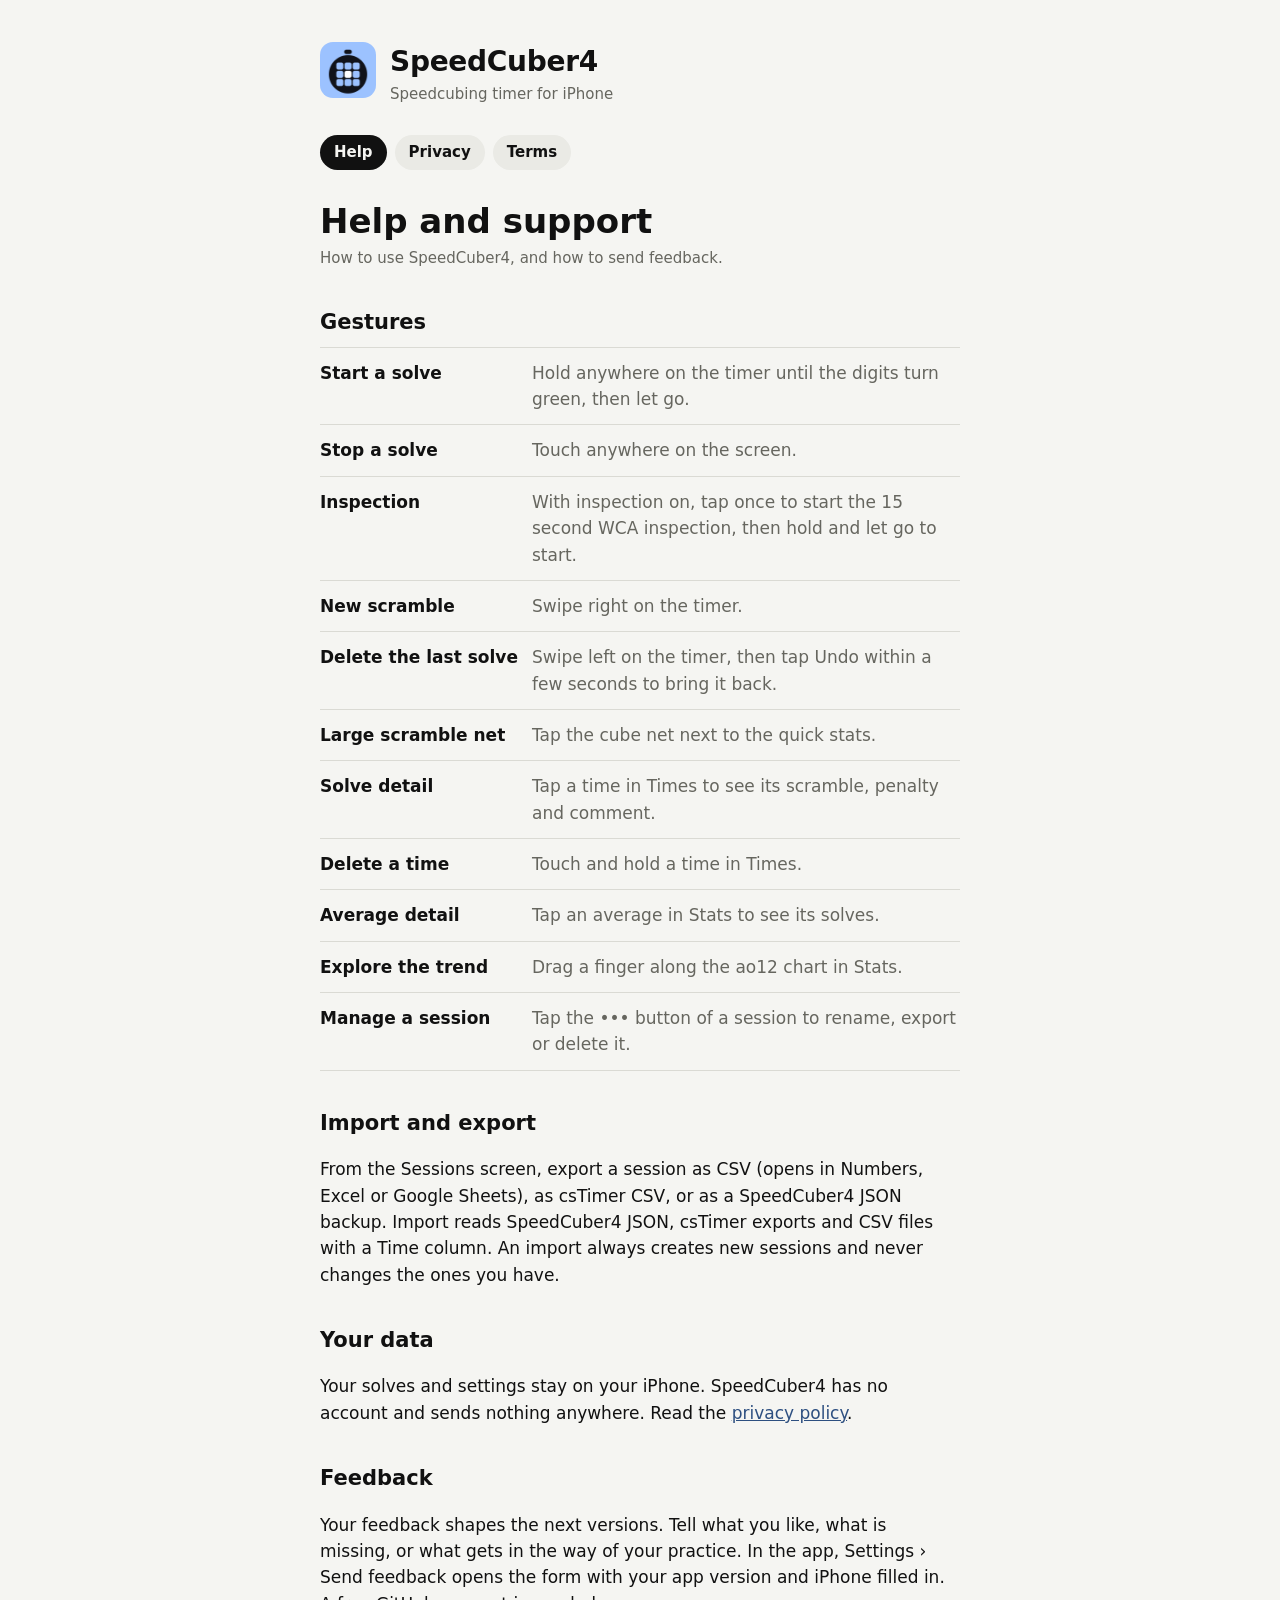
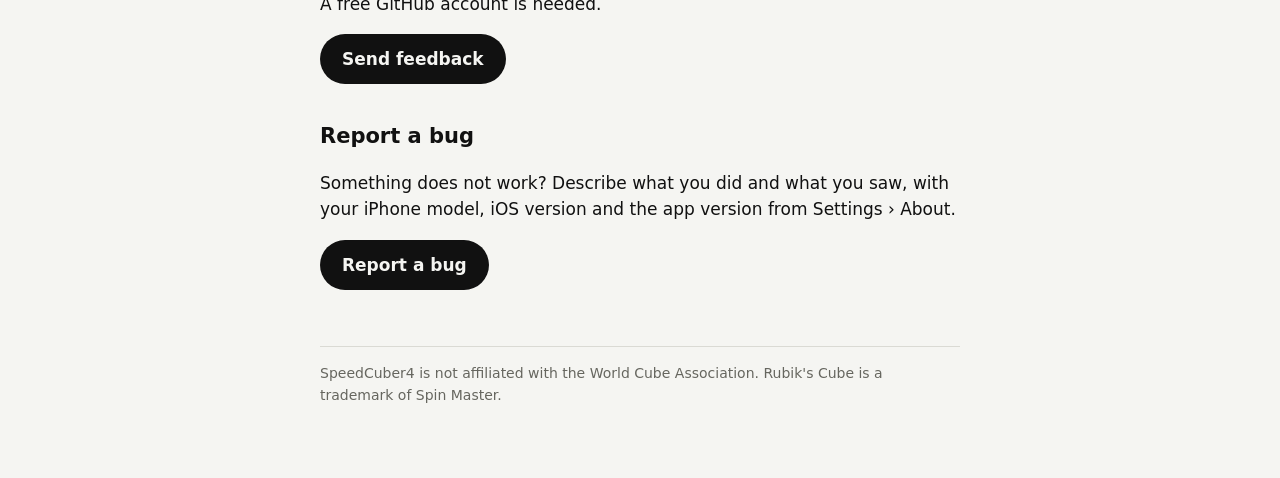
==== index.html @ c2849017 "✨ feat: help, privacy policy and terms pages for GitHub Pages Gestures, import and export, feedback " ====
<!doctype html>
<html lang="en">
<head>
<meta charset="utf-8">
<meta name="viewport" content="width=device-width, initial-scale=1">
<title>SpeedCuber4 Help</title>
<meta name="description" content="Help and support for SpeedCuber4, the speedcubing timer for iPhone.">
<link rel="icon" href="./icon.png">
<link rel="stylesheet" href="./style.css">
</head>
<body>
<main>
<header><a href="./"><img src="./icon.png" alt=""></a><div><a href="./" class="name">SpeedCuber4</a><div class="tag">Speedcubing timer for iPhone</div></div></header>
<nav aria-label="Pages"><a href="./" aria-current="page">Help</a><a href="./privacy/">Privacy</a><a href="./terms/">Terms</a></nav>
<h1>Help and support</h1>
<p class="meta">How to use SpeedCuber4, and how to send feedback.</p>

<h2>Gestures</h2>
<dl>
<div><dt>Start a solve</dt><dd>Hold anywhere on the timer until the digits turn green, then let go.</dd></div>
<div><dt>Stop a solve</dt><dd>Touch anywhere on the screen.</dd></div>
<div><dt>Inspection</dt><dd>With inspection on, tap once to start the 15 second WCA inspection, then hold and let go to start.</dd></div>
<div><dt>New scramble</dt><dd>Swipe right on the timer.</dd></div>
<div><dt>Delete the last solve</dt><dd>Swipe left on the timer, then tap Undo within a few seconds to bring it back.</dd></div>
<div><dt>Large scramble net</dt><dd>Tap the cube net next to the quick stats.</dd></div>
<div><dt>Solve detail</dt><dd>Tap a time in Times to see its scramble, penalty and comment.</dd></div>
<div><dt>Delete a time</dt><dd>Touch and hold a time in Times.</dd></div>
<div><dt>Average detail</dt><dd>Tap an average in Stats to see its solves.</dd></div>
<div><dt>Explore the trend</dt><dd>Drag a finger along the ao12 chart in Stats.</dd></div>
<div><dt>Manage a session</dt><dd>Tap the ••• button of a session to rename, export or delete it.</dd></div>
</dl>

<h2>Import and export</h2>
<p>From the Sessions screen, export a session as CSV (opens in Numbers, Excel or Google Sheets), as csTimer CSV, or as a SpeedCuber4 JSON backup. Import reads SpeedCuber4 JSON, csTimer exports and CSV files with a Time column. An import always creates new sessions and never changes the ones you have.</p>

<h2>Your data</h2>
<p>Your solves and settings stay on your iPhone. SpeedCuber4 has no account and sends nothing anywhere. Read the <a href="privacy/">privacy policy</a>.</p>

<h2>Feedback</h2>
<p>Your feedback shapes the next versions. Tell what you like, what is missing, or what gets in the way of your practice. In the app, Settings › Send feedback opens the form with your app version and iPhone filled in. A free GitHub account is needed.</p>
<p><a class="button" href="https://github.com/raph4-lsk/speedcuber4-support/issues/new?template=feedback.yml">Send feedback</a></p>

<h2>Report a bug</h2>
<p>Something does not work? Describe what you did and what you saw, with your iPhone model, iOS version and the app version from Settings › About.</p>
<p><a class="button" href="https://github.com/raph4-lsk/speedcuber4-support/issues/new?template=bug.yml">Report a bug</a></p>

<footer>SpeedCuber4 is not affiliated with the World Cube Association. Rubik's Cube is a trademark of Spin Master.</footer>
</main>
</body>
</html>
---- style.css ----
:root {
  --ground: #f5f5f2;
  --surface: #eaeae5;
  --line: #dadad4;
  --ink: #111111;
  --muted: #66665f;
  --record: #2d4f80;
  color-scheme: light;
}
@media (prefers-color-scheme: dark) {
  :root {
    --ground: #0a0a0a;
    --surface: #161616;
    --line: #2a2a2a;
    --ink: #f2f2ee;
    --muted: #8f8f88;
    --record: #9db8e3;
    color-scheme: dark;
  }
}
* { box-sizing: border-box; }
body {
  margin: 0;
  background: var(--ground);
  color: var(--ink);
  font: 17px/1.55 -apple-system, BlinkMacSystemFont, "Segoe UI", system-ui, sans-serif;
}
main { max-width: 680px; margin: 0 auto; padding: 40px 20px 72px; }
header { display: flex; align-items: center; gap: 14px; margin-bottom: 28px; }
header img { width: 56px; height: 56px; border-radius: 13px; }
header a { color: inherit; text-decoration: none; }
.name { font-size: 28px; font-weight: 700; letter-spacing: -0.01em; }
.tag { color: var(--muted); font-size: 15px; }
h1 { font-size: 34px; line-height: 1.15; margin: 0 0 6px; text-wrap: balance; }
h2 { font-size: 21px; margin: 36px 0 8px; }
p, li { max-width: 64ch; }
.meta { color: var(--muted); font-size: 15px; margin: 0 0 24px; }
a { color: var(--record); }
nav { display: flex; flex-wrap: wrap; gap: 8px; margin: 0 0 32px; }
nav a {
  padding: 6px 14px;
  border-radius: 999px;
  background: var(--surface);
  color: var(--ink);
  text-decoration: none;
  font-size: 15px;
  font-weight: 600;
}
nav a[aria-current="page"] { background: var(--ink); color: var(--ground); }
dl { margin: 0; border-top: 1px solid var(--line); }
dl div { display: grid; grid-template-columns: minmax(0, 200px) minmax(0, 1fr); gap: 12px; padding: 12px 0; border-bottom: 1px solid var(--line); }
dt { font-weight: 600; }
dd { margin: 0; color: var(--muted); }
@media (max-width: 520px) { dl div { grid-template-columns: 1fr; gap: 2px; } }
.button {
  display: inline-block;
  padding: 12px 22px;
  border-radius: 999px;
  background: var(--ink);
  color: var(--ground);
  font-weight: 600;
  text-decoration: none;
}
footer { margin-top: 56px; padding-top: 16px; border-top: 1px solid var(--line); color: var(--muted); font-size: 14px; }
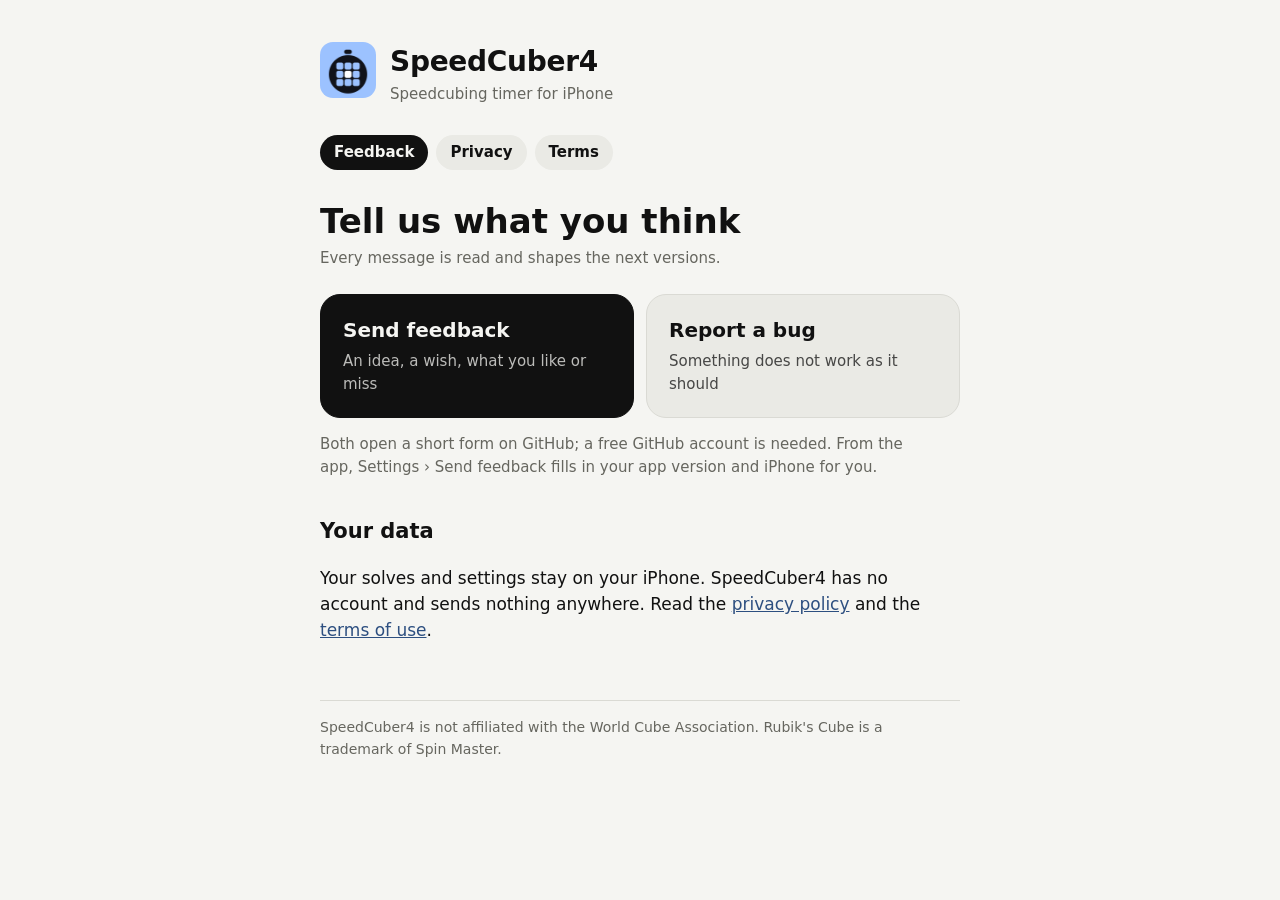
==== commit 89b57764: "✨ feat: feedback first home page, help section removed Send feedback and Report a bug sit right unde" ====
--- a/index.html
+++ b/index.html
@@ -3,47 +3,25 @@
 <head>
 <meta charset="utf-8">
 <meta name="viewport" content="width=device-width, initial-scale=1">
-<title>SpeedCuber4 Help</title>
-<meta name="description" content="Help and support for SpeedCuber4, the speedcubing timer for iPhone.">
+<title>SpeedCuber4 Feedback</title>
+<meta name="description" content="Send feedback or report a bug for SpeedCuber4, the speedcubing timer for iPhone.">
 <link rel="icon" href="./icon.png">
 <link rel="stylesheet" href="./style.css">
 </head>
 <body>
 <main>
 <header><a href="./"><img src="./icon.png" alt=""></a><div><a href="./" class="name">SpeedCuber4</a><div class="tag">Speedcubing timer for iPhone</div></div></header>
-<nav aria-label="Pages"><a href="./" aria-current="page">Help</a><a href="./privacy/">Privacy</a><a href="./terms/">Terms</a></nav>
-<h1>Help and support</h1>
-<p class="meta">How to use SpeedCuber4, and how to send feedback.</p>
-
-<h2>Gestures</h2>
-<dl>
-<div><dt>Start a solve</dt><dd>Hold anywhere on the timer until the digits turn green, then let go.</dd></div>
-<div><dt>Stop a solve</dt><dd>Touch anywhere on the screen.</dd></div>
-<div><dt>Inspection</dt><dd>With inspection on, tap once to start the 15 second WCA inspection, then hold and let go to start.</dd></div>
-<div><dt>New scramble</dt><dd>Swipe right on the timer.</dd></div>
-<div><dt>Delete the last solve</dt><dd>Swipe left on the timer, then tap Undo within a few seconds to bring it back.</dd></div>
-<div><dt>Large scramble net</dt><dd>Tap the cube net next to the quick stats.</dd></div>
-<div><dt>Solve detail</dt><dd>Tap a time in Times to see its scramble, penalty and comment.</dd></div>
-<div><dt>Delete a time</dt><dd>Touch and hold a time in Times.</dd></div>
-<div><dt>Average detail</dt><dd>Tap an average in Stats to see its solves.</dd></div>
-<div><dt>Explore the trend</dt><dd>Drag a finger along the ao12 chart in Stats.</dd></div>
-<div><dt>Manage a session</dt><dd>Tap the ••• button of a session to rename, export or delete it.</dd></div>
-</dl>
-
-<h2>Import and export</h2>
-<p>From the Sessions screen, export a session as CSV (opens in Numbers, Excel or Google Sheets), as csTimer CSV, or as a SpeedCuber4 JSON backup. Import reads SpeedCuber4 JSON, csTimer exports and CSV files with a Time column. An import always creates new sessions and never changes the ones you have.</p>
+<nav aria-label="Pages"><a href="./" aria-current="page">Feedback</a><a href="./privacy/">Privacy</a><a href="./terms/">Terms</a></nav>
+<h1>Tell us what you think</h1>
+<p class="meta">Every message is read and shapes the next versions.</p>
+<div class="actions">
+<a class="action primary" href="https://github.com/raph4-lsk/speedcuber4-support/issues/new?template=feedback.yml"><span class="action-title">Send feedback</span><span class="action-note">An idea, a wish, what you like or miss</span></a>
+<a class="action" href="https://github.com/raph4-lsk/speedcuber4-support/issues/new?template=bug.yml"><span class="action-title">Report a bug</span><span class="action-note">Something does not work as it should</span></a>
+</div>
+<p class="hint">Both open a short form on GitHub; a free GitHub account is needed. From the app, Settings › Send feedback fills in your app version and iPhone for you.</p>
 
 <h2>Your data</h2>
-<p>Your solves and settings stay on your iPhone. SpeedCuber4 has no account and sends nothing anywhere. Read the <a href="privacy/">privacy policy</a>.</p>
-
-<h2>Feedback</h2>
-<p>Your feedback shapes the next versions. Tell what you like, what is missing, or what gets in the way of your practice. In the app, Settings › Send feedback opens the form with your app version and iPhone filled in. A free GitHub account is needed.</p>
-<p><a class="button" href="https://github.com/raph4-lsk/speedcuber4-support/issues/new?template=feedback.yml">Send feedback</a></p>
-
-<h2>Report a bug</h2>
-<p>Something does not work? Describe what you did and what you saw, with your iPhone model, iOS version and the app version from Settings › About.</p>
-<p><a class="button" href="https://github.com/raph4-lsk/speedcuber4-support/issues/new?template=bug.yml">Report a bug</a></p>
-
+<p>Your solves and settings stay on your iPhone. SpeedCuber4 has no account and sends nothing anywhere. Read the <a href="privacy/">privacy policy</a> and the <a href="terms/">terms of use</a>.</p>
 <footer>SpeedCuber4 is not affiliated with the World Cube Association. Rubik's Cube is a trademark of Spin Master.</footer>
 </main>
 </body>
--- a/style.css
+++ b/style.css
@@ -47,18 +47,21 @@
   font-weight: 600;
 }
 nav a[aria-current="page"] { background: var(--ink); color: var(--ground); }
-dl { margin: 0; border-top: 1px solid var(--line); }
-dl div { display: grid; grid-template-columns: minmax(0, 200px) minmax(0, 1fr); gap: 12px; padding: 12px 0; border-bottom: 1px solid var(--line); }
-dt { font-weight: 600; }
-dd { margin: 0; color: var(--muted); }
-@media (max-width: 520px) { dl div { grid-template-columns: 1fr; gap: 2px; } }
-.button {
-  display: inline-block;
-  padding: 12px 22px;
-  border-radius: 999px;
-  background: var(--ink);
-  color: var(--ground);
-  font-weight: 600;
+footer { margin-top: 56px; padding-top: 16px; border-top: 1px solid var(--line); color: var(--muted); font-size: 14px; }
+.actions { display: grid; grid-template-columns: repeat(auto-fit, minmax(min(100%, 240px), 1fr)); gap: 12px; margin: 8px 0 12px; }
+.action {
+  display: flex;
+  flex-direction: column;
+  gap: 4px;
+  padding: 20px 22px;
+  border-radius: 20px;
+  background: var(--surface);
+  color: var(--ink);
   text-decoration: none;
+  border: 1px solid var(--line);
 }
-footer { margin-top: 56px; padding-top: 16px; border-top: 1px solid var(--line); color: var(--muted); font-size: 14px; }
+.action.primary { background: var(--ink); color: var(--ground); border-color: var(--ink); }
+.action-title { font-size: 20px; font-weight: 700; }
+.action-note { font-size: 15px; opacity: 0.75; }
+.action:focus-visible, nav a:focus-visible { outline: 2px solid var(--record); outline-offset: 3px; }
+.hint { color: var(--muted); font-size: 15px; }
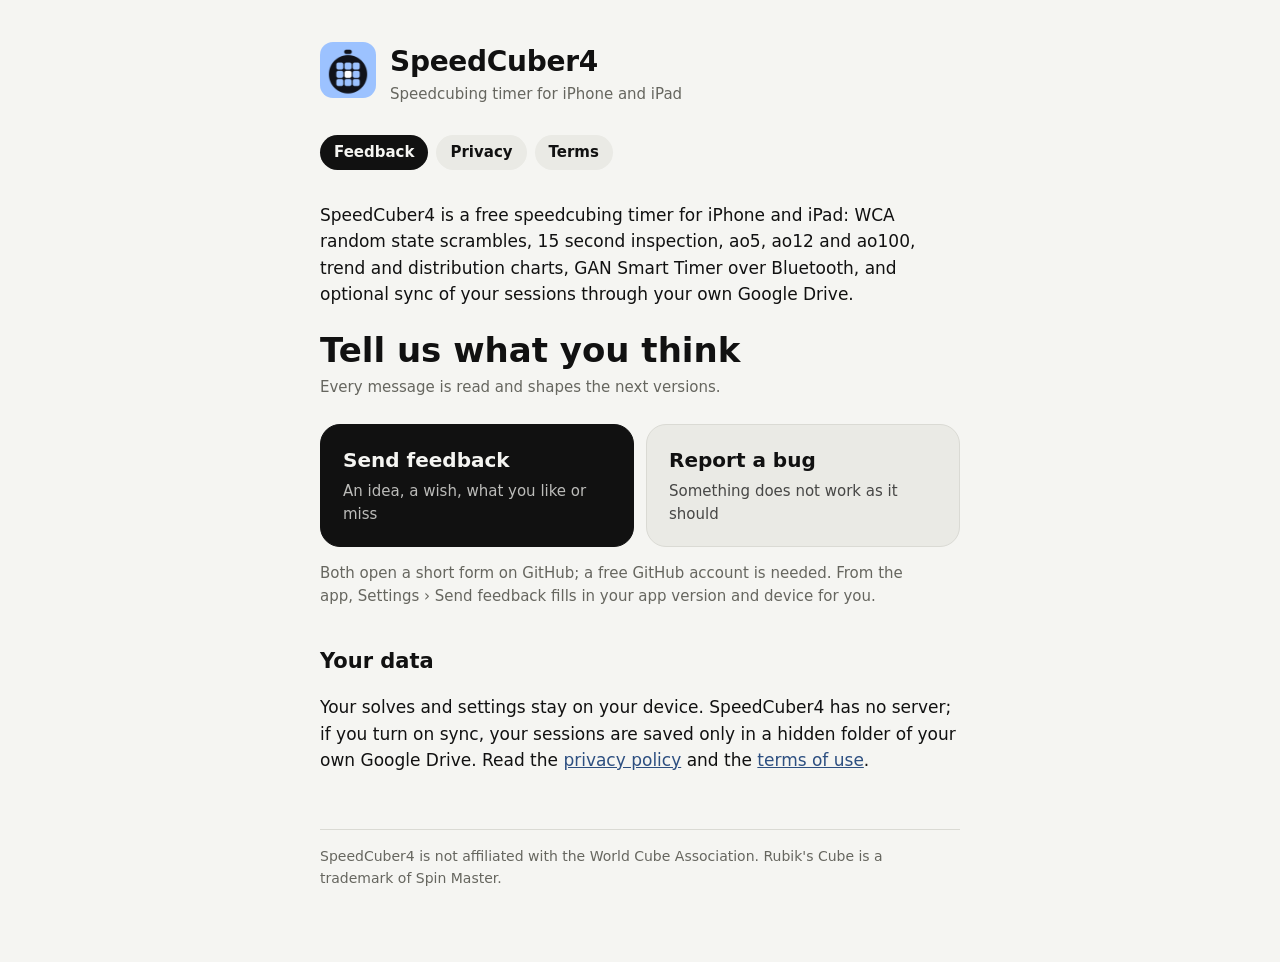
==== commit bf8d9710: "📝 docs: home page describes the app for iPhone and iPad" ====
--- a/index.html
+++ b/index.html
@@ -10,18 +10,19 @@
 </head>
 <body>
 <main>
-<header><a href="./"><img src="./icon.png" alt=""></a><div><a href="./" class="name">SpeedCuber4</a><div class="tag">Speedcubing timer for iPhone</div></div></header>
+<header><a href="./"><img src="./icon.png" alt=""></a><div><a href="./" class="name">SpeedCuber4</a><div class="tag">Speedcubing timer for iPhone and iPad</div></div></header>
 <nav aria-label="Pages"><a href="./" aria-current="page">Feedback</a><a href="./privacy/">Privacy</a><a href="./terms/">Terms</a></nav>
+<p class="about">SpeedCuber4 is a free speedcubing timer for iPhone and iPad: WCA random state scrambles, 15 second inspection, ao5, ao12 and ao100, trend and distribution charts, GAN Smart Timer over Bluetooth, and optional sync of your sessions through your own Google Drive.</p>
 <h1>Tell us what you think</h1>
 <p class="meta">Every message is read and shapes the next versions.</p>
 <div class="actions">
 <a class="action primary" href="https://github.com/raph4-lsk/speedcuber4-support/issues/new?template=feedback.yml"><span class="action-title">Send feedback</span><span class="action-note">An idea, a wish, what you like or miss</span></a>
 <a class="action" href="https://github.com/raph4-lsk/speedcuber4-support/issues/new?template=bug.yml"><span class="action-title">Report a bug</span><span class="action-note">Something does not work as it should</span></a>
 </div>
-<p class="hint">Both open a short form on GitHub; a free GitHub account is needed. From the app, Settings › Send feedback fills in your app version and iPhone for you.</p>
+<p class="hint">Both open a short form on GitHub; a free GitHub account is needed. From the app, Settings › Send feedback fills in your app version and device for you.</p>
 
 <h2>Your data</h2>
-<p>Your solves and settings stay on your iPhone. SpeedCuber4 has no account and sends nothing anywhere. Read the <a href="privacy/">privacy policy</a> and the <a href="terms/">terms of use</a>.</p>
+<p>Your solves and settings stay on your device. SpeedCuber4 has no server; if you turn on sync, your sessions are saved only in a hidden folder of your own Google Drive. Read the <a href="privacy/">privacy policy</a> and the <a href="terms/">terms of use</a>.</p>
 <footer>SpeedCuber4 is not affiliated with the World Cube Association. Rubik's Cube is a trademark of Spin Master.</footer>
 </main>
 </body>
--- a/style.css
+++ b/style.css
@@ -65,3 +65,4 @@
 .action-note { font-size: 15px; opacity: 0.75; }
 .action:focus-visible, nav a:focus-visible { outline: 2px solid var(--record); outline-offset: 3px; }
 .hint { color: var(--muted); font-size: 15px; }
+.about { font-size: 17px; margin: 0 0 24px; }
